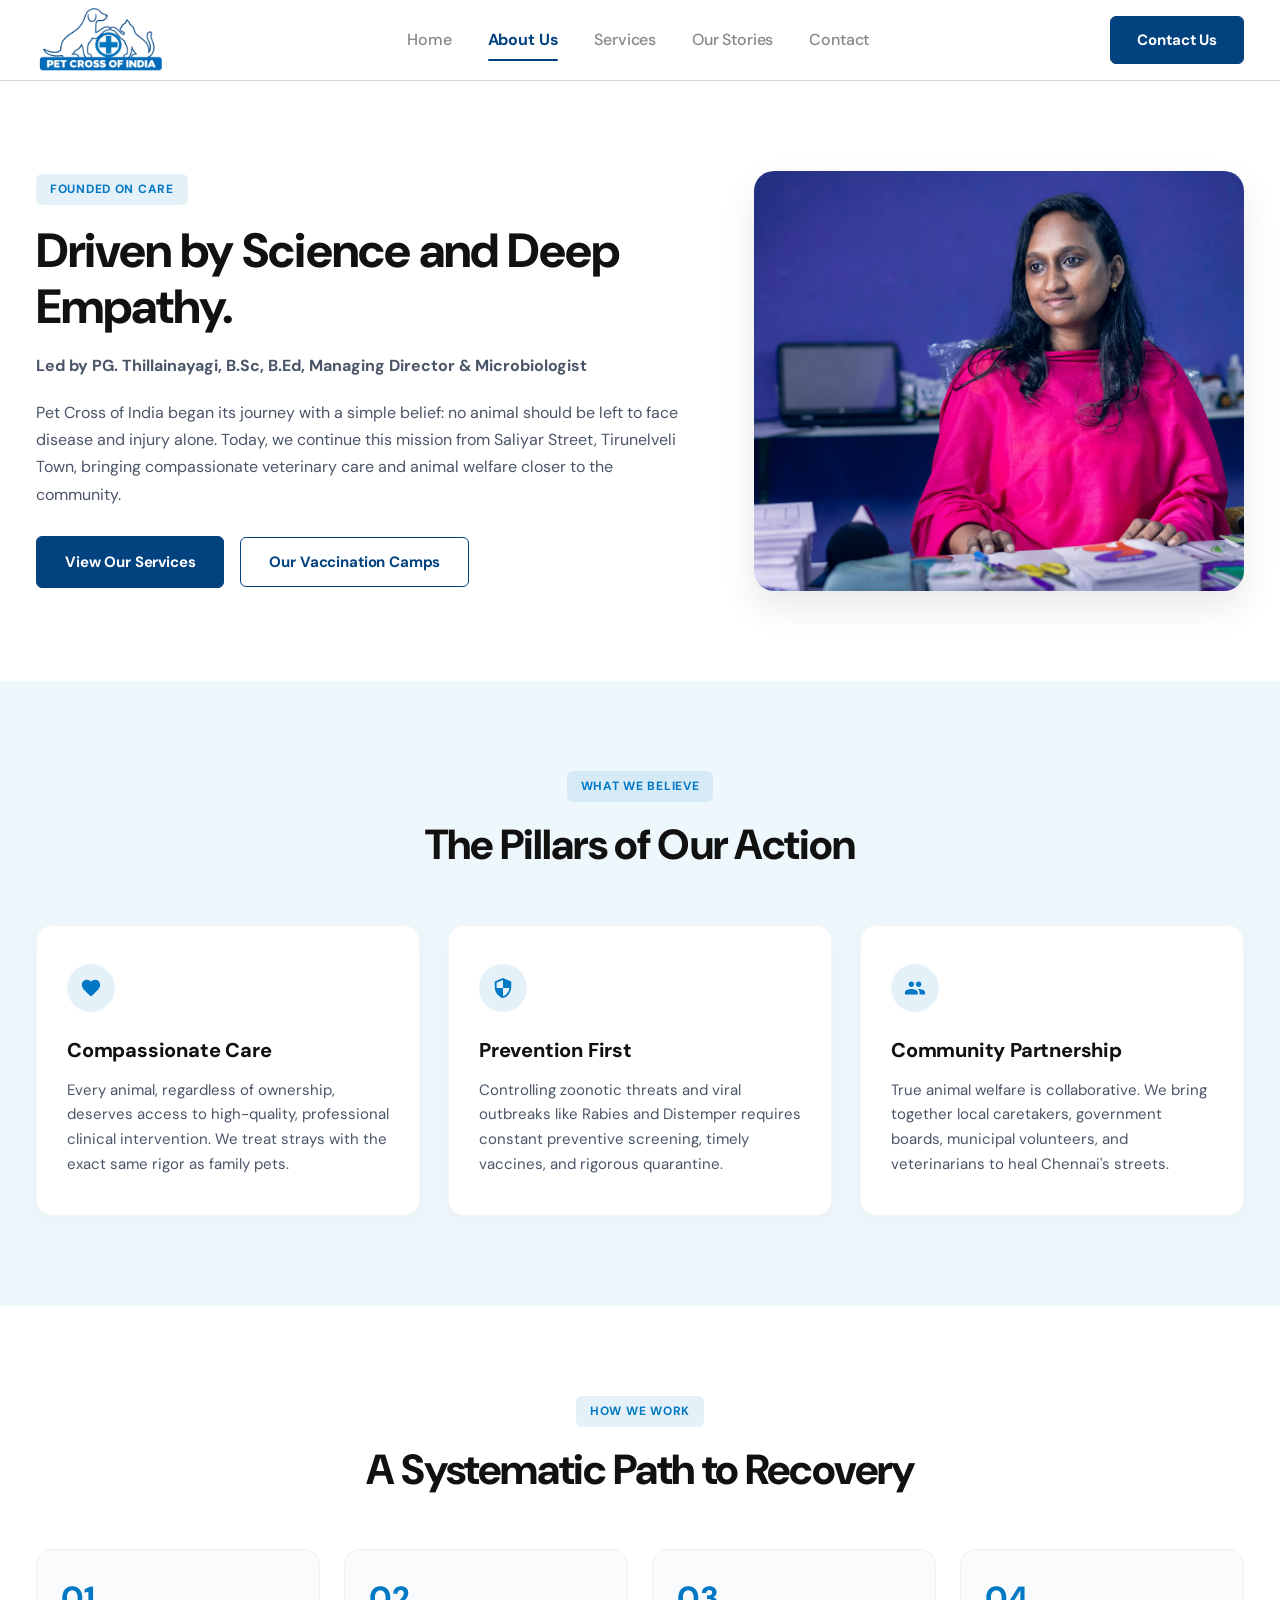
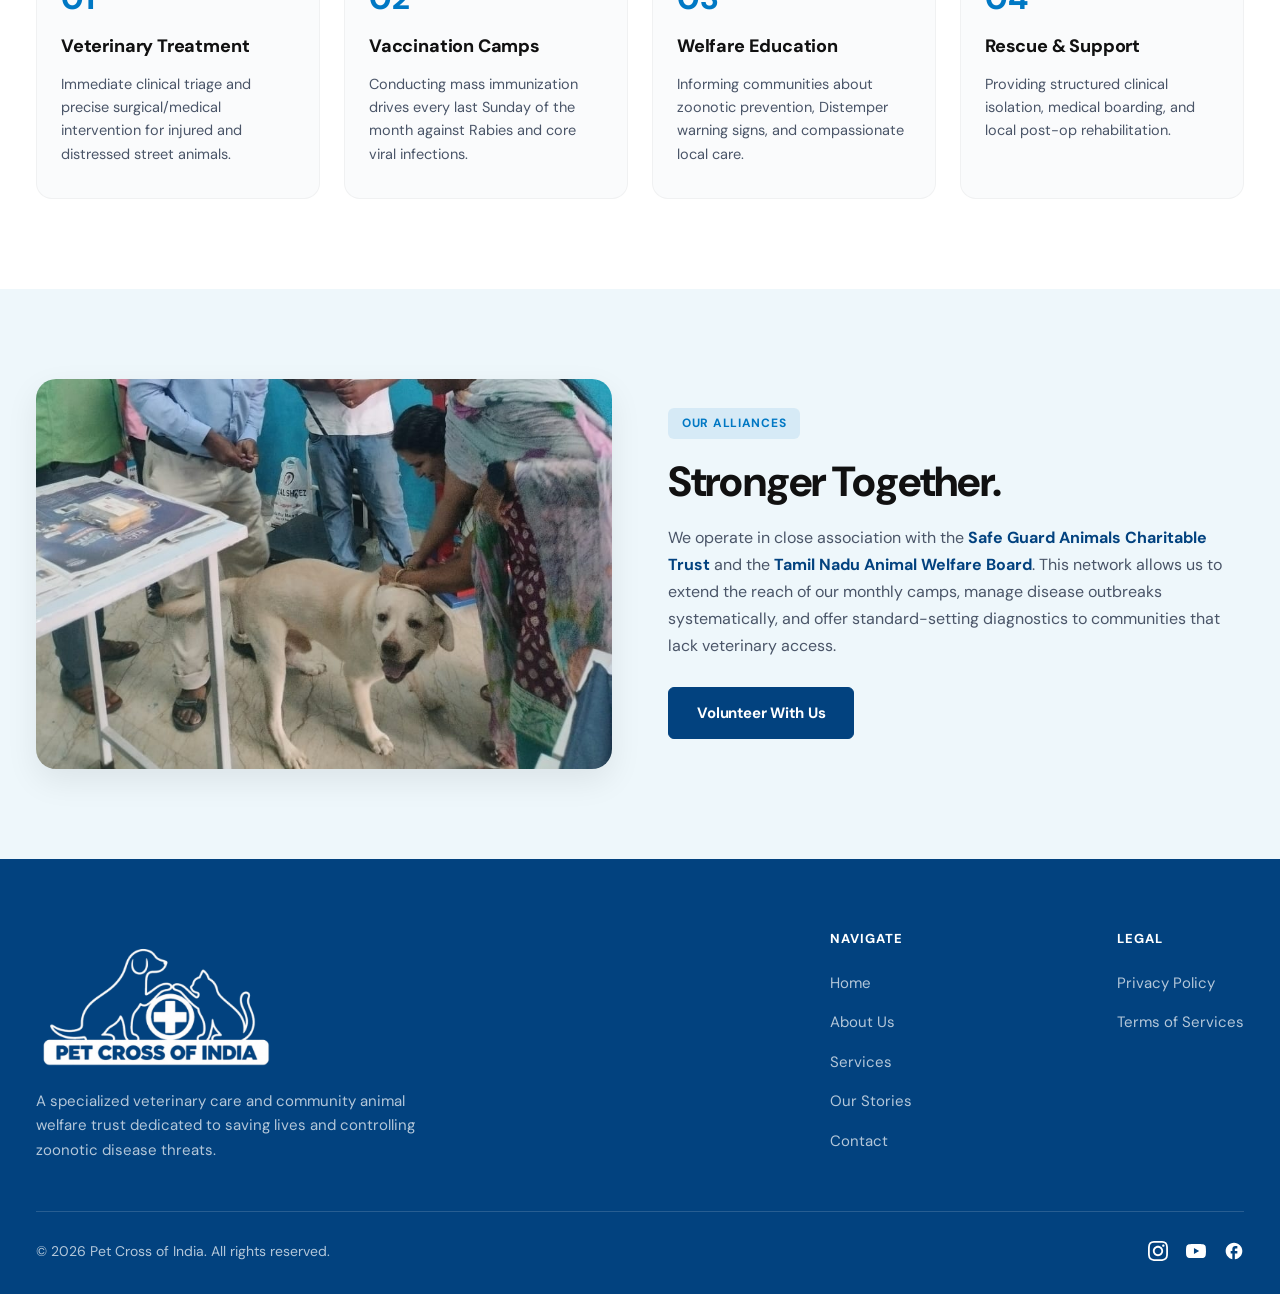
==== pages/about.html @ 95cd7e1b "added home, about pages" ====
<!DOCTYPE html>
<html lang="en">
<head>
  <meta charset="UTF-8">
  <meta name="viewport" content="width=device-width, initial-scale=1.0">
  <title>About Us - Pet Cross of India</title>
  <meta name="description" content="Learn about Pet Cross of India, our history, mission, leadership, and our systematic path to animal recovery and community care.">
  
  <link rel="preconnect" href="https://fonts.googleapis.com">
  <link rel="preconnect" href="https://fonts.gstatic.com" crossorigin>
  <link href="https://fonts.googleapis.com/css2?family=DM+Sans:ital,opsz,wght@0,9..40,100..1000;1,9..40,100..1000&display=swap" rel="stylesheet">
  
  <link rel="stylesheet" href="../css/style.css">
  <link rel="stylesheet" href="../css/about.css">
</head>
<body>

  <header class="site-header" id="site-header">
    <div class="header-container">
      <a href="../index.html" class="header-brand" aria-label="Pet Cross of India Home">
        <img src="../assets/images/logo.png" alt="Pet Cross of India Logo" class="header-logo">
      </a>

      <nav class="header-nav" id="primary-navigation" aria-label="Primary Navigation">
        <ul class="nav-list">
          <li class="nav-item">
            <a href="../index.html" class="nav-link">Home</a>
          </li>
          <li class="nav-item">
            <a href="about.html" class="nav-link active">About Us</a>
          </li>
          <li class="nav-item">
            <a href="services.html" class="nav-link">Services</a>
          </li>
          <li class="nav-item">
            <a href="our-stories.html" class="nav-link">Our Stories</a>
          </li>
          <li class="nav-item">
            <a href="contact.html" class="nav-link">Contact</a>
          </li>
        </ul>

        <div class="mobile-action-wrapper">
          <a href="contact.html" class="btn-contact">Contact Us</a>
        </div>
      </nav>

      <div class="header-action">
        <a href="contact.html" class="btn-contact">Contact Us</a>
      </div>

      <button class="mobile-toggle" id="mobile-toggle" aria-label="Toggle Navigation Menu" aria-expanded="false" aria-controls="primary-navigation">
        <div class="hamburger-icon">
          <span></span>
          <span></span>
          <span></span>
        </div>
      </button>
    </div>
  </header>

  <div class="nav-backdrop" id="nav-backdrop"></div>

  <main>
    <section class="section">
      <div class="container">
        <div class="about-hero-grid">
          <div class="content-block">
            <span class="badge">FOUNDED ON CARE</span>
            <h1 class="about-hero-title">Driven by Science and Deep Empathy.</h1>
            <p class="about-lead">Led by PG. Thillainayagi, B.Sc, B.Ed, Managing Director &amp; Microbiologist</p>
            <p class="about-description">Pet Cross of India began its journey with a simple belief: no animal should be left to face disease and injury alone. Today, we continue this mission from Saliyar Street, Tirunelveli Town, bringing compassionate veterinary care and animal welfare closer to the community.</p>
            <div class="about-hero-actions">
              <a href="services.html" class="btn-primary">View Our Services</a>
              <a href="our-stories.html#eradicating-rabies" class="btn-secondary">Our Vaccination Camps</a>
            </div>
          </div>
          <div class="about-hero-image-wrapper">
            <img src="../assets/images/founder.jpeg" alt="PG. Thillainayagi, Managing Director &amp; Microbiologist" class="about-hero-image">
          </div>
        </div>
      </div>
    </section>

    <section class="section bg-light-blue">
      <div class="container">
        <div class="section-header-center">
          <span class="badge">WHAT WE BELIEVE</span>
          <h2 class="section-title">The Pillars of Our Action</h2>
        </div>
        <div class="pillars-grid">
          <div class="pillar-card">
            <div class="pillar-icon-circle">
              <svg viewBox="0 0 24 24"><path d="M12 21.35l-1.45-1.32C5.4 15.36 2 12.28 2 8.5 2 5.42 4.42 3 7.5 3c1.74 0 3.41.81 4.5 2.09C13.09 3.81 14.76 3 16.5 3 19.58 3 22 5.42 22 8.5c0 3.78-3.4 6.86-8.55 11.54L12 21.35z"/></svg>
            </div>
            <h3 class="pillar-title">Compassionate Care</h3>
            <p class="pillar-text">Every animal, regardless of ownership, deserves access to high-quality, professional clinical intervention. We treat strays with the exact same rigor as family pets.</p>
          </div>
          <div class="pillar-card">
            <div class="pillar-icon-circle">
              <svg viewBox="0 0 24 24"><path d="M12 1L3 5v6c0 5.55 3.84 10.74 9 12 5.16-1.26 9-6.45 9-12V5l-9-4zm0 10.99h7c-.53 4.12-3.28 7.79-7 8.94V12H5V6.3l7-3.11v8.8z"/></svg>
            </div>
            <h3 class="pillar-title">Prevention First</h3>
            <p class="pillar-text">Controlling zoonotic threats and viral outbreaks like Rabies and Distemper requires constant preventive screening, timely vaccines, and rigorous quarantine.</p>
          </div>
          <div class="pillar-card">
            <div class="pillar-icon-circle">
              <svg viewBox="0 0 24 24"><path d="M16 11c1.66 0 2.99-1.34 2.99-3S17.66 5 16 5c-1.66 0-3 1.34-3 3s1.34 3 3 3zm-8 0c1.66 0 2.99-1.34 2.99-3S9.66 5 8 5C6.34 5 5 6.34 5 8s1.34 3 3 3zm0 2c-2.33 0-7 1.17-7 3.5V19h14v-2.5c0-2.33-4.67-3.5-7-3.5zm8 0c-.29 0-.62.02-.97.05 1.16.84 1.97 1.97 1.97 3.45V19h6v-2.5c0-2.33-4.67-3.5-7-3.5z"/></svg>
            </div>
            <h3 class="pillar-title">Community Partnership</h3>
            <p class="pillar-text">True animal welfare is collaborative. We bring together local caretakers, government boards, municipal volunteers, and veterinarians to heal Chennai's streets.</p>
          </div>
        </div>
      </div>
    </section>

    <section class="section">
      <div class="container">
        <div class="section-header-center">
          <span class="badge">HOW WE WORK</span>
          <h2 class="section-title">A Systematic Path to Recovery</h2>
        </div>
        <div class="steps-grid">
          <div class="step-card">
            <div class="step-number">01</div>
            <h3 class="step-title">Veterinary Treatment</h3>
            <p class="step-text">Immediate clinical triage and precise surgical/medical intervention for injured and distressed street animals.</p>
          </div>
          <div class="step-card">
            <div class="step-number">02</div>
            <h3 class="step-title">Vaccination Camps</h3>
            <p class="step-text">Conducting mass immunization drives every last Sunday of the month against Rabies and core viral infections.</p>
          </div>
          <div class="step-card">
            <div class="step-number">03</div>
            <h3 class="step-title">Welfare Education</h3>
            <p class="step-text">Informing communities about zoonotic prevention, Distemper warning signs, and compassionate local care.</p>
          </div>
          <div class="step-card">
            <div class="step-number">04</div>
            <h3 class="step-title">Rescue &amp; Support</h3>
            <p class="step-text">Providing structured clinical isolation, medical boarding, and local post-op rehabilitation.</p>
          </div>
        </div>
      </div>
    </section>

    <section class="section bg-light-blue">
      <div class="container">
        <div class="alliance-grid">
          <div class="alliance-image-wrapper">
            <img src="../assets/images/vaccine.jpeg" alt="Pet Cross of India collaborative outreach" class="alliance-image">
          </div>
          <div class="content-block alliance-content">
            <span class="badge">OUR ALLIANCES</span>
            <h2 class="section-title">Stronger Together.</h2>
            <p>We operate in close association with the <strong>Safe Guard Animals Charitable Trust</strong> and the <strong>Tamil Nadu Animal Welfare Board</strong>. This network allows us to extend the reach of our monthly camps, manage disease outbreaks systematically, and offer standard-setting diagnostics to communities that lack veterinary access.</p>
            <a href="https://wa.me/919444059130?text=Hello%2C%20I%20am%20interested%20in%20volunteering%20with%20Pet%20Cross%20of%20India." target="_blank" rel="noopener noreferrer" class="btn-primary">Volunteer With Us</a>
          </div>
        </div>
      </div>
    </section>
  </main>

  <footer class="site-footer">
    <div class="footer-container">
      <div class="footer-top">
        <div class="footer-brand">
          <img src="../assets/images/footer-logo.png" alt="Pet Cross of India Logo" class="footer-logo">
          <p>A specialized veterinary care and community animal welfare trust dedicated to saving lives and controlling zoonotic disease threats.</p>
        </div>
        <div class="footer-col">
          <h4>NAVIGATE</h4>
          <ul class="footer-links">
            <li><a href="../index.html">Home</a></li>
            <li><a href="about.html">About Us</a></li>
            <li><a href="services.html">Services</a></li>
            <li><a href="our-stories.html">Our Stories</a></li>
            <li><a href="contact.html">Contact</a></li>
          </ul>
        </div>
        <div class="footer-col">
          <h4>LEGAL</h4>
          <ul class="footer-links">
            <li><a href="#">Privacy Policy</a></li>
            <li><a href="#">Terms of Services</a></li>
          </ul>
        </div>
      </div>
      <div class="footer-bottom">
        <div class="footer-copyright">&copy; 2026 Pet Cross of India. All rights reserved.</div>
        <div class="footer-social-links">
          <a href="#" class="footer-social-link" aria-label="Instagram">
            <svg viewBox="0 0 24 24"><path d="M12 2.163c3.204 0 3.584.012 4.85.07 3.252.148 4.771 1.691 4.919 4.919.058 1.265.069 1.645.069 4.849 0 3.205-.012 3.584-.069 4.849-.149 3.225-1.664 4.771-4.919 4.919-1.266.058-1.644.07-4.85.07-3.204 0-3.584-.012-4.849-.07-3.26-.149-4.771-1.699-4.919-4.92-.058-1.265-.07-1.644-.07-4.849 0-3.204.013-3.583.07-4.849.149-3.227 1.664-4.771 4.919-4.919 1.266-.057 1.645-.069 4.849-.069zm0-2.163c-3.259 0-3.667.014-4.947.072-4.358.2-6.78 2.618-6.98 6.98-.059 1.281-.073 1.689-.073 4.948 0 3.259.014 3.668.072 4.948.2 4.358 2.618 6.78 6.98 6.98 1.281.058 1.689.072 4.948.072 3.259 0 3.668-.014 4.948-.072 4.354-.2 6.782-2.618 6.979-6.98.059-1.28.073-1.689.073-4.948 0-3.259-.014-3.667-.072-4.947-.196-4.354-2.617-6.78-6.979-6.98-1.281-.059-1.69-.073-4.949-.073zm0 5.838c-3.403 0-6.162 2.759-6.162 6.162s2.759 6.163 6.162 6.163 6.162-2.759 6.162-6.163c0-3.403-2.759-6.162-6.162-6.162zm0 10.162c-2.209 0-4-1.79-4-4 0-2.209 1.791-4 4-4s4 1.791 4 4c0 2.21-1.791 4-4 4zm6.406-11.845c-.796 0-1.441.645-1.441 1.44s.645 1.44 1.441 1.44c.795 0 1.439-.645 1.439-1.44s-.644-1.44-1.439-1.44z"/></svg>
        </a>
        <a href="#" class="footer-social-link" aria-label="YouTube">
          <svg viewBox="0 0 24 24"><path d="M23.498 6.186a3.016 3.016 0 0 0-2.122-2.136C19.505 3.545 12 3.545 12 3.545s-7.505 0-9.377.505A3.017 3.017 0 0 0 .502 6.186C0 8.07 0 12 0 12s0 3.93.502 5.814a3.016 3.016 0 0 0 2.122 2.136c1.871.505 9.376.505 9.376.505s7.505 0 9.377-.505a3.015 3.015 0 0 0 2.122-2.136C24 15.93 24 12 24 12s0-3.93-.502-5.814zM9.545 15.568V8.432L15.818 12l-6.273 3.568z"/></svg>
        </a>
        <a href="#" class="footer-social-link" aria-label="Facebook">
          <svg viewBox="0 0 24 24"><path d="M22 12c0-5.52-4.48-10-10-10S2 6.48 2 12c0 4.84 3.44 8.87 8 9.8V15H8v-3h2V9.5C10 7.57 11.57 6 13.5 6H16v3h-2c-.55 0-1 .45-1 1v2h3v3h-3v6.95C18.05 21.45 22 17.19 22 12z"/></svg>
        </a>
      </div>
    </div>
  </footer>

  <script src="../js/header.js"></script>
</body>
</html>
---- css/style.css ----
@import url('https://fonts.googleapis.com/css2?family=DM+Sans:ital,opsz,wght@0,9..40,100..1000;1,9..40,100..1000&display=swap');

:root {
  --color-primary: #02427F;
  --color-secondary-blue: #0078C4;
  --color-badge-bg-default: rgba(0, 120, 196, 0.10);
  --color-badge-text-default: #0078C4;
  --color-hero-badge-bg: rgba(0, 120, 196, 0.15);
  --color-hero-badge-text: #FFFFFF;
  --color-hero-subtitle: rgba(255, 255, 255, 0.75);
  --color-hero-outline-border: rgba(255, 255, 255, 0.75);
  --color-text-primary: #111111;
  --color-text-secondary: #4A5568;
  --color-text-muted: rgba(0, 0, 0, 0.47);
  --color-red: #D92828;
  --color-bg-light-blue: #EEF7FB;
  --color-bg-light-gray: #FAFBFC;
  --color-white: #FFFFFF;
  --color-border: #D5D5D5;
  --color-black: #000000;
  --font-family-base: 'DM Sans', sans-serif;
  --header-height: 80px;
  --container-max-width: 1360px;
}

*,
*::before,
*::after {
  box-sizing: border-box;
  margin: 0;
  padding: 0;
  font-family: 'DM Sans', sans-serif !important;
  -webkit-font-smoothing: antialiased;
  -moz-osx-font-smoothing: grayscale;
}

html {
  font-size: 16px;
  scroll-behavior: smooth;
}

body {
  background-color: var(--color-white);
  color: var(--color-text-primary);
  min-height: 100vh;
  display: flex;
  flex-direction: column;
  line-height: 1.6;
}

main {
  flex: 1 0 auto;
}

.container {
  max-width: var(--container-max-width);
  margin: 0 auto;
  padding: 0 36px;
  width: 100%;
}

.section {
  padding: 90px 0;
  scroll-margin-top: calc(var(--header-height) + 10px);
}

.bg-light-blue {
  background-color: var(--color-bg-light-blue);
}

.bg-light-gray {
  background-color: var(--color-bg-light-gray);
}

.bg-primary-blue {
  background-color: var(--color-primary);
  color: var(--color-white);
}

.badge {
  display: inline-flex;
  align-items: center;
  padding: 6px 14px;
  background-color: var(--color-badge-bg-default);
  color: var(--color-badge-text-default);
  font-size: 12px;
  font-weight: 700;
  border-radius: 6px;
  letter-spacing: 0.06em;
  text-transform: uppercase;
  margin-bottom: 18px;
}

.hero-badge {
  display: inline-flex;
  align-items: center;
  padding: 7px 16px;
  background-color: var(--color-hero-badge-bg);
  backdrop-filter: blur(8px);
  -webkit-backdrop-filter: blur(8px);
  color: var(--color-hero-badge-text);
  font-size: 12px;
  font-weight: 600;
  letter-spacing: 0.08em;
  border-radius: 6px;
  text-transform: uppercase;
  margin-bottom: 22px;
}

.section-header-center {
  text-align: center;
  max-width: 720px;
  margin: 0 auto 54px;
}

.section-title {
  font-size: clamp(30px, 3.8vw, 42px);
  font-weight: 800;
  line-height: 1.2;
  letter-spacing: -0.02em;
  color: var(--color-text-primary);
  margin-bottom: 16px;
}

.section-subtitle {
  font-size: 17px;
  color: var(--color-text-secondary);
  line-height: 1.65;
}

.two-col-grid {
  display: grid;
  grid-template-columns: 1fr 1fr;
  gap: 54px;
  align-items: center;
}

.img-cover-frame {
  width: 100%;
  border-radius: 16px;
  overflow: hidden;
  box-shadow: 0 10px 30px rgba(0, 0, 0, 0.07);
}

.img-cover-frame img {
  width: 100%;
  height: 400px;
  object-fit: cover;
  object-position: center center;
  display: block;
  transition: transform 0.35s ease;
}

.img-cover-frame:hover img {
  transform: scale(1.02);
}

.content-block p {
  color: var(--color-text-secondary);
  font-size: 16px;
  line-height: 1.7;
  margin-bottom: 20px;
}

.content-block p:last-of-type {
  margin-bottom: 28px;
}

.btn-primary {
  display: inline-flex;
  align-items: center;
  justify-content: center;
  background-color: var(--color-primary);
  color: var(--color-white);
  font-size: 15px;
  font-weight: 700;
  padding: 13px 28px;
  border-radius: 6px;
  text-decoration: none;
  border: 1.5px solid var(--color-primary);
  cursor: pointer;
  letter-spacing: -0.01em;
  transition: background-color 0.25s cubic-bezier(0.16, 1, 0.3, 1), border-color 0.25s cubic-bezier(0.16, 1, 0.3, 1), color 0.25s cubic-bezier(0.16, 1, 0.3, 1), transform 0.25s cubic-bezier(0.16, 1, 0.3, 1);
}

.btn-primary:hover {
  background-color: var(--color-secondary-blue);
  border-color: var(--color-secondary-blue);
  color: var(--color-white);
  transform: translateY(-2px);
}

.btn-primary:active {
  transform: translateY(0);
}

.btn-outline {
  display: inline-flex;
  align-items: center;
  justify-content: center;
  background-color: transparent;
  color: var(--color-white);
  font-size: 15px;
  font-weight: 700;
  padding: 13px 28px;
  border-radius: 6px;
  text-decoration: none;
  border: 1.6px solid var(--color-hero-outline-border);
  cursor: pointer;
  letter-spacing: -0.01em;
  transition: background-color 0.25s cubic-bezier(0.16, 1, 0.3, 1), border-color 0.25s cubic-bezier(0.16, 1, 0.3, 1), color 0.25s cubic-bezier(0.16, 1, 0.3, 1), transform 0.25s cubic-bezier(0.16, 1, 0.3, 1);
}

.btn-outline:hover {
  background-color: var(--color-white);
  border-color: var(--color-white);
  color: var(--color-primary);
  transform: translateY(-2px);
}

.btn-outline:active {
  transform: translateY(0);
}

.btn-secondary {
  display: inline-flex;
  align-items: center;
  justify-content: center;
  background-color: transparent;
  color: var(--color-primary);
  font-weight: 700;
  font-size: 15px;
  padding: 12px 28px;
  border-radius: 6px;
  text-decoration: none;
  border: 1.5px solid var(--color-primary);
  cursor: pointer;
  letter-spacing: -0.01em;
  transition: background-color 0.25s cubic-bezier(0.16, 1, 0.3, 1), border-color 0.25s cubic-bezier(0.16, 1, 0.3, 1), color 0.25s cubic-bezier(0.16, 1, 0.3, 1), transform 0.25s cubic-bezier(0.16, 1, 0.3, 1);
}

.btn-secondary:hover {
  background-color: var(--color-primary);
  border-color: var(--color-primary);
  color: var(--color-white);
  transform: translateY(-2px);
}

.btn-secondary:active {
  transform: translateY(0);
}

.btn-white {
  display: inline-flex;
  align-items: center;
  justify-content: center;
  background-color: var(--color-white);
  color: var(--color-text-primary);
  font-size: 15px;
  font-weight: 700;
  padding: 12px 28px;
  border-radius: 8px;
  text-decoration: none;
  cursor: pointer;
  letter-spacing: -0.01em;
  border: 1.5px solid var(--color-white);
  transition: background-color 0.25s cubic-bezier(0.16, 1, 0.3, 1), border-color 0.25s cubic-bezier(0.16, 1, 0.3, 1), color 0.25s cubic-bezier(0.16, 1, 0.3, 1), transform 0.25s cubic-bezier(0.16, 1, 0.3, 1);
}

.btn-white:hover {
  background-color: var(--color-bg-light-blue);
  border-color: var(--color-bg-light-blue);
  color: var(--color-primary);
  transform: translateY(-2px);
}

.btn-white:active {
  transform: translateY(0);
}

.btn-banner-outline {
  display: inline-flex;
  align-items: center;
  justify-content: center;
  background-color: transparent;
  color: var(--color-white);
  font-size: 15px;
  font-weight: 700;
  padding: 12px 28px;
  border-radius: 8px;
  text-decoration: none;
  border: 1.5px solid rgba(255, 255, 255, 0.75);
  cursor: pointer;
  letter-spacing: -0.01em;
  transition: background-color 0.25s cubic-bezier(0.16, 1, 0.3, 1), border-color 0.25s cubic-bezier(0.16, 1, 0.3, 1), color 0.25s cubic-bezier(0.16, 1, 0.3, 1), transform 0.25s cubic-bezier(0.16, 1, 0.3, 1);
}

.btn-banner-outline:hover {
  background-color: var(--color-white);
  border-color: var(--color-white);
  color: var(--color-primary);
  transform: translateY(-2px);
}

.btn-banner-outline:active {
  transform: translateY(0);
}

.video-wrapper,
.video-frame-wrapper,
.story-video-wrapper {
  position: relative;
  width: 100%;
  aspect-ratio: 16 / 8;
  background-color: #000000;
  border-radius: 16px;
  overflow: hidden;
}

.video-spotlight-wrapper {
  max-width: 960px;
  margin: 0 auto;
  border-radius: 20px;
  box-shadow: 0 16px 36px rgba(0, 0, 0, 0.1);
}

.video-media,
.video-frame-media,
.story-video-media {
  width: 100%;
  height: 100%;
  object-fit: cover;
  display: block;
}

.story-videos-grid {
  display: grid;
  grid-template-columns: 1fr 1fr;
  gap: 32px;
}

.story-video-card {
  background-color: var(--color-white);
  border-radius: 18px;
  overflow: hidden;
  box-shadow: 0 8px 24px rgba(0, 0, 0, 0.05);
  border: 1px solid rgba(0, 0, 0, 0.06);
  transition: transform 0.3s cubic-bezier(0.16, 1, 0.3, 1), box-shadow 0.3s cubic-bezier(0.16, 1, 0.3, 1), border-color 0.3s ease;
}

.story-video-card:hover {
  border-color: rgba(0, 120, 196, 0.2);
}

.story-video-body {
  padding: 24px;
}

.story-video-title {
  font-size: 18px;
  font-weight: 800;
  color: var(--color-text-primary);
  margin-bottom: 8px;
  letter-spacing: -0.01em;
}

.story-video-desc {
  font-size: 14.5px;
  color: var(--color-text-secondary);
  line-height: 1.6;
}

.video-play-btn {
  position: absolute;
  top: 50%;
  left: 50%;
  transform: translate(-50%, -50%);
  width: 72px;
  height: 72px;
  background-color: var(--color-white);
  border-radius: 50%;
  display: flex;
  align-items: center;
  justify-content: center;
  cursor: pointer;
  border: none;
  box-shadow: 0 6px 20px rgba(0, 0, 0, 0.2);
  transition: transform 0.25s cubic-bezier(0.16, 1, 0.3, 1), background-color 0.25s cubic-bezier(0.16, 1, 0.3, 1);
  z-index: 2;
}

.video-play-btn svg {
  width: 34px;
  height: 34px;
  fill: var(--color-secondary-blue);
  margin-left: 4px;
  transition: fill 0.2s ease;
}

.video-play-btn:hover {
  background-color: var(--color-primary);
}

.video-play-btn:hover svg {
  fill: var(--color-white);
}

.site-header {
  position: sticky;
  top: 0;
  left: 0;
  width: 100%;
  background-color: var(--color-white);
  border-bottom: 1px solid var(--color-border);
  z-index: 1000;
  transition: box-shadow 0.3s ease, border-color 0.3s ease;
}

.site-header.is-scrolled {
  box-shadow: 0 4px 20px rgba(0, 0, 0, 0.06);
}

.header-container {
  max-width: 1360px;
  margin: 0 auto;
  padding: 0 36px;
  height: var(--header-height);
  display: flex;
  align-items: center;
  justify-content: space-between;
  gap: 24px;
}

.header-brand {
  display: flex;
  align-items: center;
  flex-shrink: 0;
  text-decoration: none;
}

.header-logo {
  height: auto;
  width: 130px;
  display: block;
  object-fit: contain;
  transition: transform 0.2s ease;
}

.header-nav {
  display: flex;
  align-items: center;
}

.nav-list {
  display: flex;
  align-items: center;
  gap: 36px;
  list-style: none;
  margin: 0;
  padding: 0;
}

.nav-item {
  position: relative;
}

.nav-link {
  font-size: 16px;
  font-weight: 500;
  color: var(--color-text-muted);
  text-decoration: none;
  padding: 8px 0;
  display: inline-block;
  letter-spacing: -0.01em;
  transition: color 0.25s cubic-bezier(0.16, 1, 0.3, 1);
  position: relative;
}

.nav-link::after {
  content: '';
  position: absolute;
  bottom: 0;
  left: 0;
  width: 0;
  height: 2px;
  background-color: var(--color-primary);
  border-radius: 2px;
  transition: width 0.25s cubic-bezier(0.16, 1, 0.3, 1);
}

.nav-link:hover {
  color: var(--color-primary);
}

.nav-link:hover::after,
.nav-link.active::after {
  width: 100%;
}

.nav-link.active {
  color: var(--color-primary);
  font-weight: 700;
}

.header-action {
  display: flex;
  align-items: center;
  flex-shrink: 0;
}

.btn-contact {
  display: inline-flex;
  align-items: center;
  justify-content: center;
  background-color: var(--color-primary);
  color: var(--color-white);
  font-size: 15px;
  font-weight: 700;
  padding: 11px 26px;
  border-radius: 6px;
  text-decoration: none;
  border: 1.5px solid var(--color-primary);
  cursor: pointer;
  letter-spacing: -0.01em;
  transition: background-color 0.25s cubic-bezier(0.16, 1, 0.3, 1), border-color 0.25s cubic-bezier(0.16, 1, 0.3, 1), color 0.25s cubic-bezier(0.16, 1, 0.3, 1), transform 0.25s cubic-bezier(0.16, 1, 0.3, 1);
}

.btn-contact:hover {
  background-color: var(--color-secondary-blue);
  border-color: var(--color-secondary-blue);
  color: var(--color-white);
  transform: translateY(-2px);
}

.btn-contact:active {
  transform: translateY(0);
}

.mobile-toggle {
  display: none;
  background: transparent;
  border: none;
  cursor: pointer;
  padding: 8px;
  width: 44px;
  height: 44px;
  position: relative;
  border-radius: 6px;
  align-items: center;
  justify-content: center;
  transition: background-color 0.2s ease;
}

.mobile-toggle:hover {
  background-color: var(--color-badge-bg-default);
}

.hamburger-icon {
  width: 24px;
  height: 18px;
  position: relative;
  display: flex;
  flex-direction: column;
  justify-content: space-between;
}

.hamburger-icon span {
  display: block;
  height: 2.5px;
  width: 100%;
  background-color: var(--color-primary);
  border-radius: 2px;
  transition: transform 0.3s cubic-bezier(0.4, 0, 0.2, 1), opacity 0.2s ease;
}

.mobile-toggle.is-active .hamburger-icon span:nth-child(1) {
  transform: translateY(7.75px) rotate(45deg);
}

.mobile-toggle.is-active .hamburger-icon span:nth-child(2) {
  opacity: 0;
}

.mobile-toggle.is-active .hamburger-icon span:nth-child(3) {
  transform: translateY(-7.75px) rotate(-45deg);
}

.nav-backdrop {
  position: fixed;
  top: 0;
  left: 0;
  width: 100vw;
  height: 100vh;
  background-color: rgba(0, 0, 0, 0.4);
  opacity: 0;
  visibility: hidden;
  transition: opacity 0.3s ease, visibility 0.3s ease;
  z-index: 998;
}

.nav-backdrop.is-visible {
  opacity: 1;
  visibility: visible;
}

.site-footer {
  background-color: var(--color-primary);
  color: var(--color-white);
  padding: 70px 0 32px;
}

.footer-container {
  max-width: var(--container-max-width);
  margin: 0 auto;
  padding: 0 36px;
}

.footer-top {
  display: grid;
  grid-template-columns: 2fr 1fr 1fr;
  gap: 60px;
  align-items: start;
  margin-bottom: 48px;
}

.footer-brand {
  max-width: 380px;
}

.footer-logo {
  height: auto;
  width: 240px;
  display: block;

}

.footer-brand p {
  color: rgba(255, 255, 255, 0.70);
  font-size: 15px;
  line-height: 1.65;
  margin: 0;
}

.footer-col {
  text-align: right;
  justify-self: end;
}

.footer-col h4 {
  font-size: 13px;
  font-weight: 800;
  color: var(--color-white);
  letter-spacing: 0.08em;
  text-transform: uppercase;
  margin: 0 0 20px 0;
  text-align: left;
}

.footer-links {
  list-style: none;
  padding: 0;
  margin: 0;
  display: flex;
  flex-direction: column;
  gap: 14px;
  align-items: flex-end;
}

.footer-links li {
  text-align: left;
  width: 100%;
}

.footer-links li a {
  color: rgba(255, 255, 255, 0.70);
  font-size: 15px;
  text-decoration: none;
  transition: color 0.2s ease;
  display: inline-block;
  text-align: right;
}

.footer-links li a:hover {
  color: var(--color-white);
}

.footer-bottom {
  border-top: 1px solid rgba(255, 255, 255, 0.15);
  padding-top: 28px;
  display: flex;
  align-items: center;
  justify-content: space-between;
  gap: 20px;
  flex-wrap: wrap;
}

.footer-copyright {
  color: rgba(255, 255, 255, 0.70);
  font-size: 14px;
}

.footer-social-links {
  display: flex;
  align-items: center;
  gap: 18px;
}

.footer-social-link {
  display: inline-flex;
  align-items: center;
  justify-content: center;
  color: var(--color-white);
  text-decoration: none;
  transition: opacity 0.2s ease, transform 0.15s ease;
}

.footer-social-link:hover {
  opacity: 0.8;
  transform: translateY(-2px);
}

.footer-social-link svg {
  width: 20px;
  height: 20px;
  fill: var(--color-white);
}

@media (max-width: 992px) {
  .section {
    padding: 70px 0;
  }

  .two-col-grid {
    grid-template-columns: 1fr;
    gap: 40px;
  }

  .story-videos-grid {
    grid-template-columns: 1fr;
    gap: 28px;
  }

  .img-cover-frame img {
    height: 320px;
  }

  .container {
    padding: 0 20px;
  }

  .header-container {
    padding: 0 20px;
    height: 70px;
  }

  .footer-container {
    padding: 0 20px;
  }

  .header-logo {
    height: 46px;
  }

  .mobile-toggle {
    display: flex;
  }

  .header-nav {
    position: fixed;
    top: 70px;
    left: 0;
    width: 100%;
    background-color: var(--color-white);
    border-bottom: 1px solid var(--color-border);
    flex-direction: column;
    padding: 24px 20px 32px 20px;
    box-shadow: 0 10px 25px rgba(0, 0, 0, 0.08);
    transform: translateY(-110%);
    opacity: 0;
    visibility: hidden;
    transition: transform 0.35s cubic-bezier(0.16, 1, 0.3, 1), opacity 0.25s ease, visibility 0.35s ease;
    z-index: 999;
  }

  .header-nav.is-open {
    transform: translateY(0);
    opacity: 1;
    visibility: visible;
  }

  .nav-list {
    flex-direction: column;
    align-items: flex-start;
    width: 100%;
    gap: 0;
  }

  .nav-item {
    width: 100%;
    border-bottom: 1px solid rgba(213, 213, 213, 0.4);
  }

  .nav-item:last-child {
    border-bottom: none;
  }

  .nav-link {
    width: 100%;
    padding: 14px 8px;
    font-size: 17px;
  }

  .header-action {
    display: none;
  }

  .mobile-action-wrapper {
    display: block;
    width: 100%;
    margin-top: 20px;
  }

  .mobile-action-wrapper .btn-contact {
    width: 100%;
    padding: 13px 20px;
    font-size: 16px;
  }

  .footer-top {
    grid-template-columns: 1fr 1fr;
    gap: 40px;
  }

  .footer-brand {
    grid-column: 1 / -1;
    max-width: 100%;
  }
}

@media (min-width: 993px) {
  .mobile-action-wrapper {
    display: none;
  }
}

@media (max-width: 768px) {
  .container {
    padding: 0 20px;
  }

  .section {
    padding: 55px 0;
  }

  .btn-primary,
  .btn-outline,
  .btn-secondary,
  .btn-white,
  .btn-banner-outline {
    width: 100%;
    text-align: center;
  }
}

@media (max-width: 600px) {
  .footer-top {
    grid-template-columns: 1fr;
    gap: 36px;
  }

  .footer-bottom {
    flex-direction: column;
    align-items: flex-start;
    gap: 18px;
  }

  .footer-logo {
    height: 68px;
  }
}
---- css/about.css ----
.about-hero-grid {
  display: grid;
  grid-template-columns: 1.15fr 0.85fr;
  gap: 56px;
  align-items: center;
}

.about-hero-title {
  font-size: clamp(34px, 4.2vw, 48px);
  font-weight: 800;
  line-height: 1.15;
  letter-spacing: -0.02em;
  color: var(--color-text-primary);
  margin-bottom: 18px;
}

.about-lead {
  font-size: 16px;
  font-weight: 700;
  color: var(--color-secondary-blue);
  margin-bottom: 20px;
  line-height: 1.5;
}

.about-description {
  font-size: 16px;
  color: var(--color-text-secondary);
  line-height: 1.7;
  margin-bottom: 32px;
}

.about-hero-actions {
  display: flex;
  align-items: center;
  gap: 16px;
  flex-wrap: wrap;
}

.about-hero-image-wrapper {
  width: 100%;
  border-radius: 20px;
  overflow: hidden;
  box-shadow: 0 16px 36px rgba(0, 0, 0, 0.09);
}

.about-hero-image {
  width: 100%;
  height: 420px;
  object-fit: cover;
  object-position: center top;
  display: block;
  transition: transform 0.4s cubic-bezier(0.16, 1, 0.3, 1);
}

.about-hero-image-wrapper:hover .about-hero-image {
  transform: scale(1.03);
}

.pillars-grid {
  display: grid;
  grid-template-columns: repeat(3, 1fr);
  gap: 28px;
}

.pillar-card {
  background-color: var(--color-white);
  border-radius: 16px;
  padding: 38px 30px;
  box-shadow: 0 6px 20px rgba(0, 0, 0, 0.03);
  border: 1px solid rgba(0, 0, 0, 0.04);
  transition: transform 0.3s cubic-bezier(0.16, 1, 0.3, 1), box-shadow 0.3s cubic-bezier(0.16, 1, 0.3, 1), border-color 0.3s ease;
}

.pillar-card:hover {
  transform: translateY(-5px);
  box-shadow: 0 12px 28px rgba(0, 120, 196, 0.08);
  border-color: rgba(0, 120, 196, 0.2);
}

.pillar-icon-circle {
  width: 48px;
  height: 48px;
  border-radius: 50%;
  background-color: var(--color-badge-bg-default);
  display: flex;
  align-items: center;
  justify-content: center;
  margin-bottom: 22px;
}

.pillar-icon-circle svg {
  width: 22px;
  height: 22px;
  fill: var(--color-secondary-blue);
}

.pillar-title {
  font-size: 20px;
  font-weight: 800;
  color: var(--color-text-primary);
  margin-bottom: 12px;
  letter-spacing: -0.01em;
}

.pillar-text {
  font-size: 15px;
  color: var(--color-text-secondary);
  line-height: 1.65;
}

.steps-grid {
  display: grid;
  grid-template-columns: repeat(4, 1fr);
  gap: 24px;
}

.step-card {
  background-color: var(--color-bg-light-gray);
  border: 1px solid rgba(0, 0, 0, 0.04);
  border-radius: 16px;
  padding: 32px 24px;
  transition: transform 0.3s cubic-bezier(0.16, 1, 0.3, 1), box-shadow 0.3s cubic-bezier(0.16, 1, 0.3, 1), background-color 0.3s ease, border-color 0.3s ease;
}

.step-card:hover {
  transform: translateY(-5px);
  background-color: var(--color-white);
  box-shadow: 0 10px 24px rgba(0, 0, 0, 0.06);
  border-color: rgba(0, 120, 196, 0.2);
}

.step-number {
  font-size: 32px;
  font-weight: 800;
  color: var(--color-secondary-blue);
  line-height: 1;
  margin-bottom: 18px;
}

.step-title {
  font-size: 18px;
  font-weight: 800;
  color: var(--color-text-primary);
  margin-bottom: 12px;
  letter-spacing: -0.01em;
}

.step-text {
  font-size: 14.5px;
  color: var(--color-text-secondary);
  line-height: 1.6;
}

.alliance-grid {
  display: grid;
  grid-template-columns: 1fr 1fr;
  gap: 56px;
  align-items: center;
}

.alliance-image-wrapper {
  width: 100%;
  border-radius: 20px;
  overflow: hidden;
  box-shadow: 0 12px 32px rgba(0, 0, 0, 0.08);
}

.alliance-image {
  width: 100%;
  height: 390px;
  object-fit: cover;
  object-position: center bottom;
  display: block;
  transition: transform 0.4s cubic-bezier(0.16, 1, 0.3, 1);
}

.alliance-image-wrapper:hover .alliance-image {
  transform: scale(1.03);
}

.alliance-content p {
  color: var(--color-text-secondary);
  font-size: 16px;
  line-height: 1.7;
  margin-bottom: 28px;
}

.alliance-content strong {
  color: var(--color-primary);
  font-weight: 700;
}

@media (max-width: 992px) {
  .about-hero-grid {
    grid-template-columns: 1fr;
    gap: 40px;
  }

  .about-hero-image {
    height: 340px;
  }

  .pillars-grid {
    grid-template-columns: 1fr;
    gap: 20px;
  }

  .steps-grid {
    grid-template-columns: repeat(2, 1fr);
    gap: 20px;
  }

  .alliance-grid {
    grid-template-columns: 1fr;
    gap: 40px;
  }

  .alliance-image {
    height: 320px;
  }
}

@media (max-width: 768px) {
  .about-hero-title {
    font-size: 32px;
  }

  .about-hero-actions {
    flex-direction: column;
    align-items: stretch;
    width: 100%;
  }

  .steps-grid {
    grid-template-columns: 1fr;
    gap: 16px;
  }
}
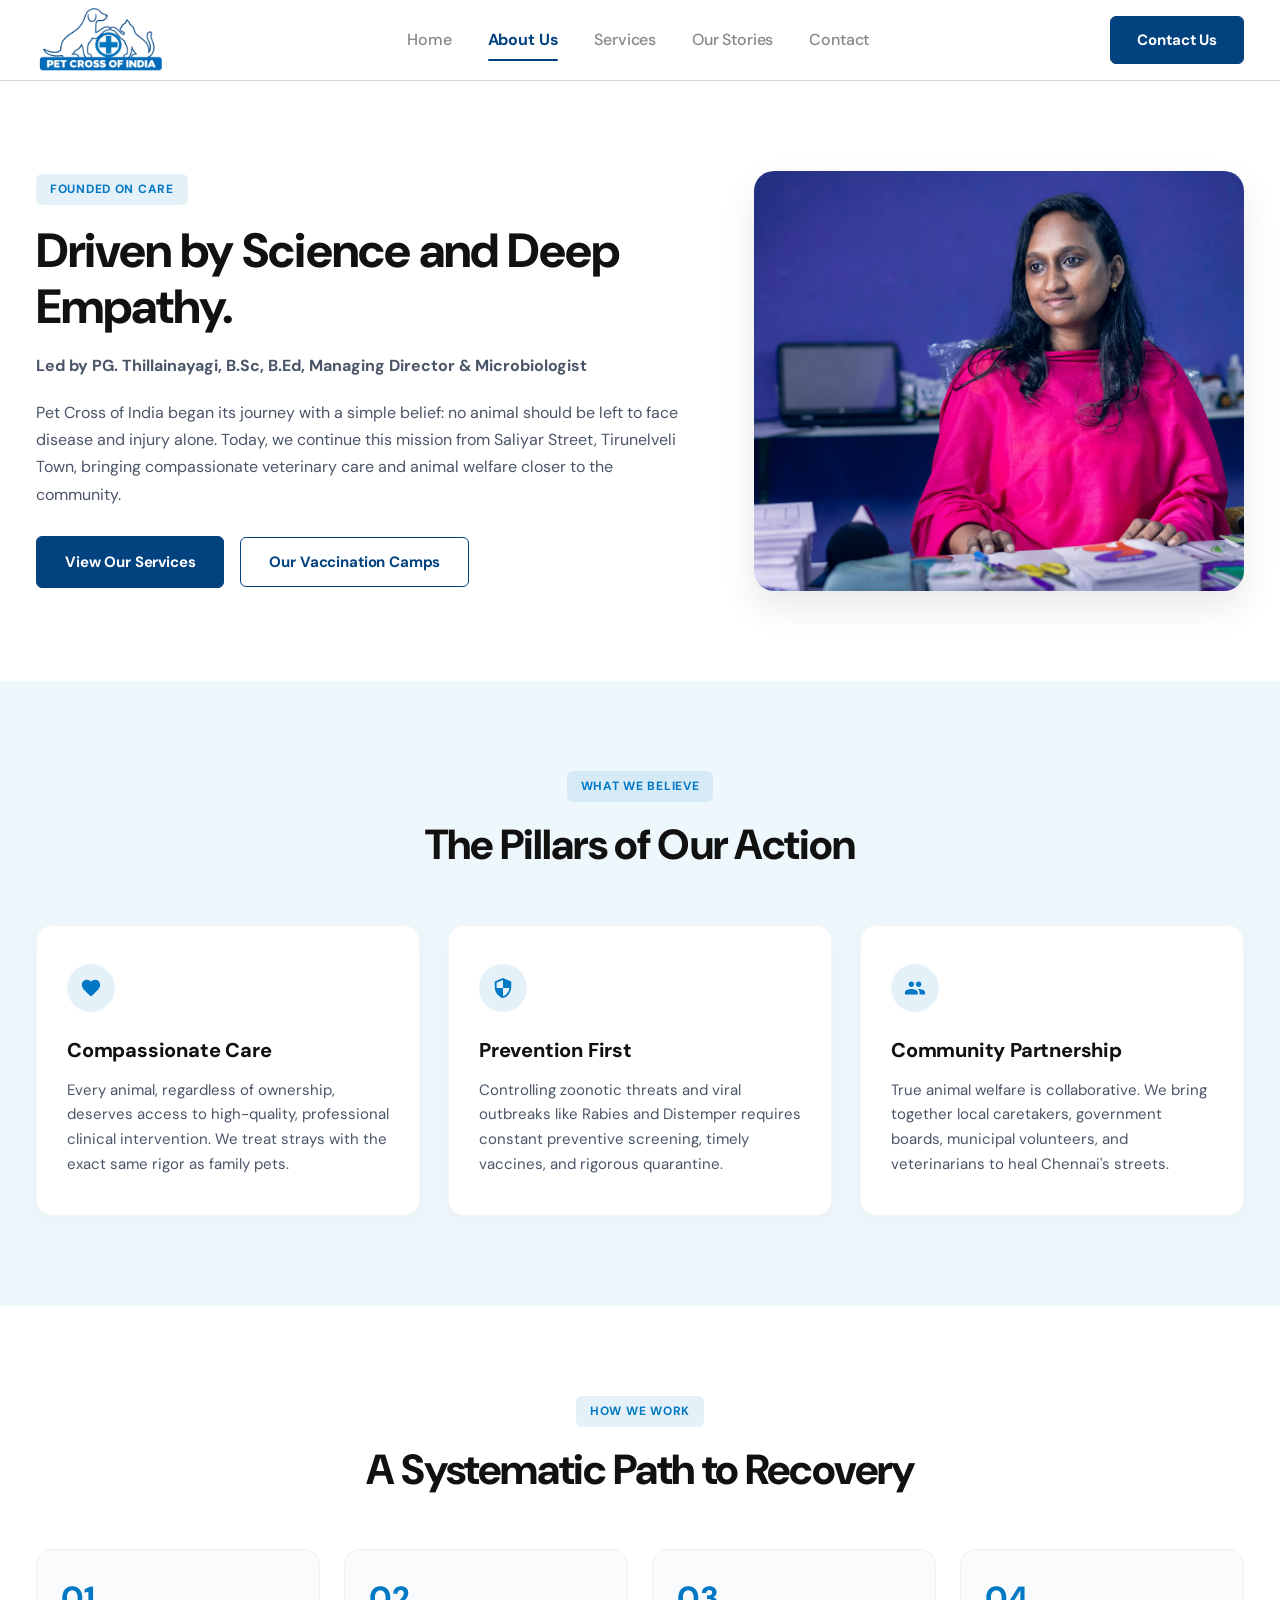
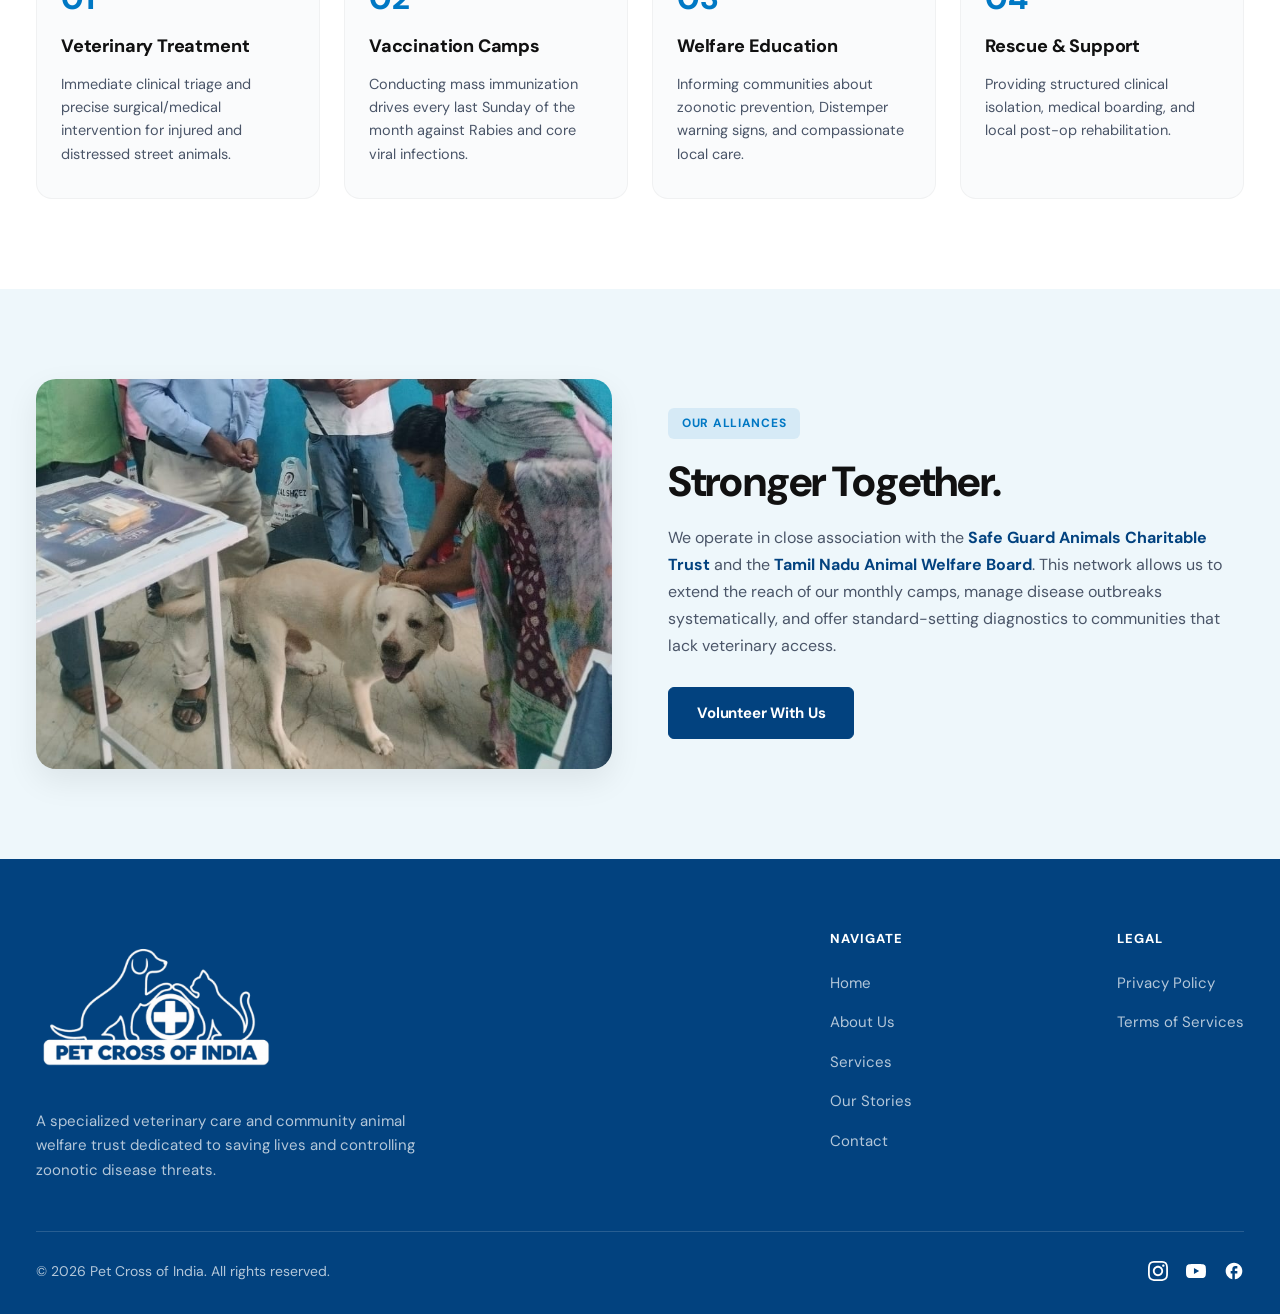
==== commit 26c2347e: "seo,geo optimised" ====
--- a/pages/about.html
+++ b/pages/about.html
@@ -3,15 +3,106 @@
 <head>
   <meta charset="UTF-8">
   <meta name="viewport" content="width=device-width, initial-scale=1.0">
-  <title>About Us - Pet Cross of India</title>
-  <meta name="description" content="Learn about Pet Cross of India, our history, mission, leadership, and our systematic path to animal recovery and community care.">
-  
+  <title>About Us - Pet Cross of India | Animal Care &amp; Welfare Trust, Tirunelveli</title>
+  <meta name="description" content="Discover the mission, history, leadership, and clinical animal welfare initiatives of Pet Cross of India, led by PG. Thillainayagi in Tirunelveli, Tamil Nadu.">
+  <meta name="keywords" content="about Pet Cross of India, animal welfare Tirunelveli, veterinary trust Tamil Nadu, PG Thillainayagi, street dog protection, community animal care">
+  <meta name="author" content="Pet Cross of India">
+  <meta name="robots" content="index, follow, max-image-preview:large, max-snippet:-1, max-video-preview:-1">
+  <link rel="canonical" href="https://www.petcrossofindia.com/pages/about.html">
+
+  <!-- Favicon -->
+  <link rel="icon" type="image/png" href="../assets/images/footer-logo.png">
+  <meta name="theme-color" content="#0C4E7A">
+
+  <!-- GEO Location Meta Tags (Tirunelveli, Tamil Nadu, India) -->
+  <meta name="geo.region" content="IN-TN">
+  <meta name="geo.placename" content="Tirunelveli, Tamil Nadu, India">
+  <meta name="geo.position" content="8.7290;77.6896">
+  <meta name="ICBM" content="8.7290, 77.6896">
+
+  <!-- Open Graph / Facebook -->
+  <meta property="og:type" content="website">
+  <meta property="og:site_name" content="Pet Cross of India">
+  <meta property="og:title" content="About Us - Pet Cross of India | Animal Care &amp; Welfare Trust">
+  <meta property="og:description" content="Discover the mission, history, leadership, and clinical animal welfare initiatives of Pet Cross of India in Tirunelveli.">
+  <meta property="og:url" content="https://www.petcrossofindia.com/pages/about.html">
+  <meta property="og:image" content="https://www.petcrossofindia.com/assets/images/founder.jpeg">
+  <meta property="og:image:alt" content="PG. Thillainayagi - Managing Director of Pet Cross of India">
+  <meta property="og:locale" content="en_IN">
+
+  <!-- Twitter Cards -->
+  <meta name="twitter:card" content="summary_large_image">
+  <meta name="twitter:title" content="About Us - Pet Cross of India">
+  <meta name="twitter:description" content="Learn about our animal welfare mission, leadership, and community care in Tirunelveli.">
+  <meta name="twitter:image" content="https://www.petcrossofindia.com/assets/images/founder.jpeg">
+
+  <!-- Fonts & Styles -->
   <link rel="preconnect" href="https://fonts.googleapis.com">
   <link rel="preconnect" href="https://fonts.gstatic.com" crossorigin>
   <link href="https://fonts.googleapis.com/css2?family=DM+Sans:ital,opsz,wght@0,9..40,100..1000;1,9..40,100..1000&display=swap" rel="stylesheet">
   
   <link rel="stylesheet" href="../css/style.css">
   <link rel="stylesheet" href="../css/about.css">
+
+  <!-- Schema.org JSON-LD Structured Data -->
+  <script type="application/ld+json">
+  {
+    "@context": "https://schema.org",
+    "@graph": [
+      {
+        "@type": "AboutPage",
+        "@id": "https://www.petcrossofindia.com/pages/about.html#webpage",
+        "url": "https://www.petcrossofindia.com/pages/about.html",
+        "name": "About Us - Pet Cross of India",
+        "description": "Learn about Pet Cross of India, our history, mission, leadership, and our systematic path to animal recovery and community care.",
+        "isPartOf": {
+          "@type": "WebSite",
+          "@id": "https://www.petcrossofindia.com/#website",
+          "name": "Pet Cross of India",
+          "url": "https://www.petcrossofindia.com/"
+        },
+        "breadcrumb": {
+          "@type": "BreadcrumbList",
+          "itemListElement": [
+            {
+              "@type": "ListItem",
+              "position": 1,
+              "name": "Home",
+              "item": "https://www.petcrossofindia.com/"
+            },
+            {
+              "@type": "ListItem",
+              "position": 2,
+              "name": "About Us",
+              "item": "https://www.petcrossofindia.com/pages/about.html"
+            }
+          ]
+        }
+      },
+      {
+        "@type": "NGO",
+        "@id": "https://www.petcrossofindia.com/#organization",
+        "name": "Pet Cross of India",
+        "url": "https://www.petcrossofindia.com/",
+        "logo": "https://www.petcrossofindia.com/assets/images/logo.png",
+        "address": {
+          "@type": "PostalAddress",
+          "streetAddress": "232, Saliyar street, Tirunelveli Town",
+          "addressLocality": "Tirunelveli",
+          "addressRegion": "Tamil Nadu",
+          "postalCode": "627006",
+          "addressCountry": "IN"
+        },
+        "founder": {
+          "@type": "Person",
+          "name": "PG. Thillainayagi",
+          "jobTitle": "Managing Director & Microbiologist",
+          "image": "https://www.petcrossofindia.com/assets/images/founder.jpeg"
+        }
+      }
+    ]
+  }
+  </script>
 </head>
 <body>
 
--- a/css/style.css
+++ b/css/style.css
@@ -12,7 +12,7 @@
   --color-text-primary: #111111;
   --color-text-secondary: #4A5568;
   --color-text-muted: rgba(0, 0, 0, 0.47);
-  --color-red: #D92828;
+  --color-red: #c43636;
   --color-bg-light-blue: #EEF7FB;
   --color-bg-light-gray: #FAFBFC;
   --color-white: #FFFFFF;
@@ -631,7 +631,7 @@
   height: auto;
   width: 240px;
   display: block;
-
+  margin-bottom: 20px;
 }
 
 .footer-brand p {
@@ -758,7 +758,8 @@
   }
 
   .header-logo {
-    height: 46px;
+    height: auto;
+    width: 120px;
   }
 
   .mobile-toggle {
@@ -835,6 +836,27 @@
     grid-column: 1 / -1;
     max-width: 100%;
   }
+
+  .footer-col {
+    text-align: left;
+    justify-self: start;
+  }
+
+  .footer-col h4 {
+    text-align: left;
+  }
+
+  .footer-links {
+    align-items: flex-start;
+  }
+
+  .footer-links li {
+    text-align: left;
+  }
+
+  .footer-links li a {
+    text-align: left;
+  }
 }
 
 @media (min-width: 993px) {
@@ -863,19 +885,49 @@
 }
 
 @media (max-width: 600px) {
+  .header-logo {
+    height: auto;
+    width: 100px;
+  }
+
   .footer-top {
     grid-template-columns: 1fr;
-    gap: 36px;
+    gap: 32px;
+  }
+
+  .footer-logo {
+    width: 200px;
+    height: auto;
+    margin-bottom: 16px;
+  }
+
+  .footer-brand p {
+    font-size: 14px;
+    line-height: 1.6;
+  }
+
+  .footer-col h4 {
+    margin-bottom: 16px;
+  }
+
+  .footer-links {
+    gap: 12px;
+  }
+
+  .footer-links li a {
+    font-size: 14px;
   }
 
   .footer-bottom {
     flex-direction: column;
     align-items: flex-start;
     gap: 18px;
-  }
-
-  .footer-logo {
-    height: 68px;
-  }
-}
-
+    padding-top: 24px;
+  }
+
+  .footer-copyright {
+    font-size: 13px;
+  }
+}
+
+
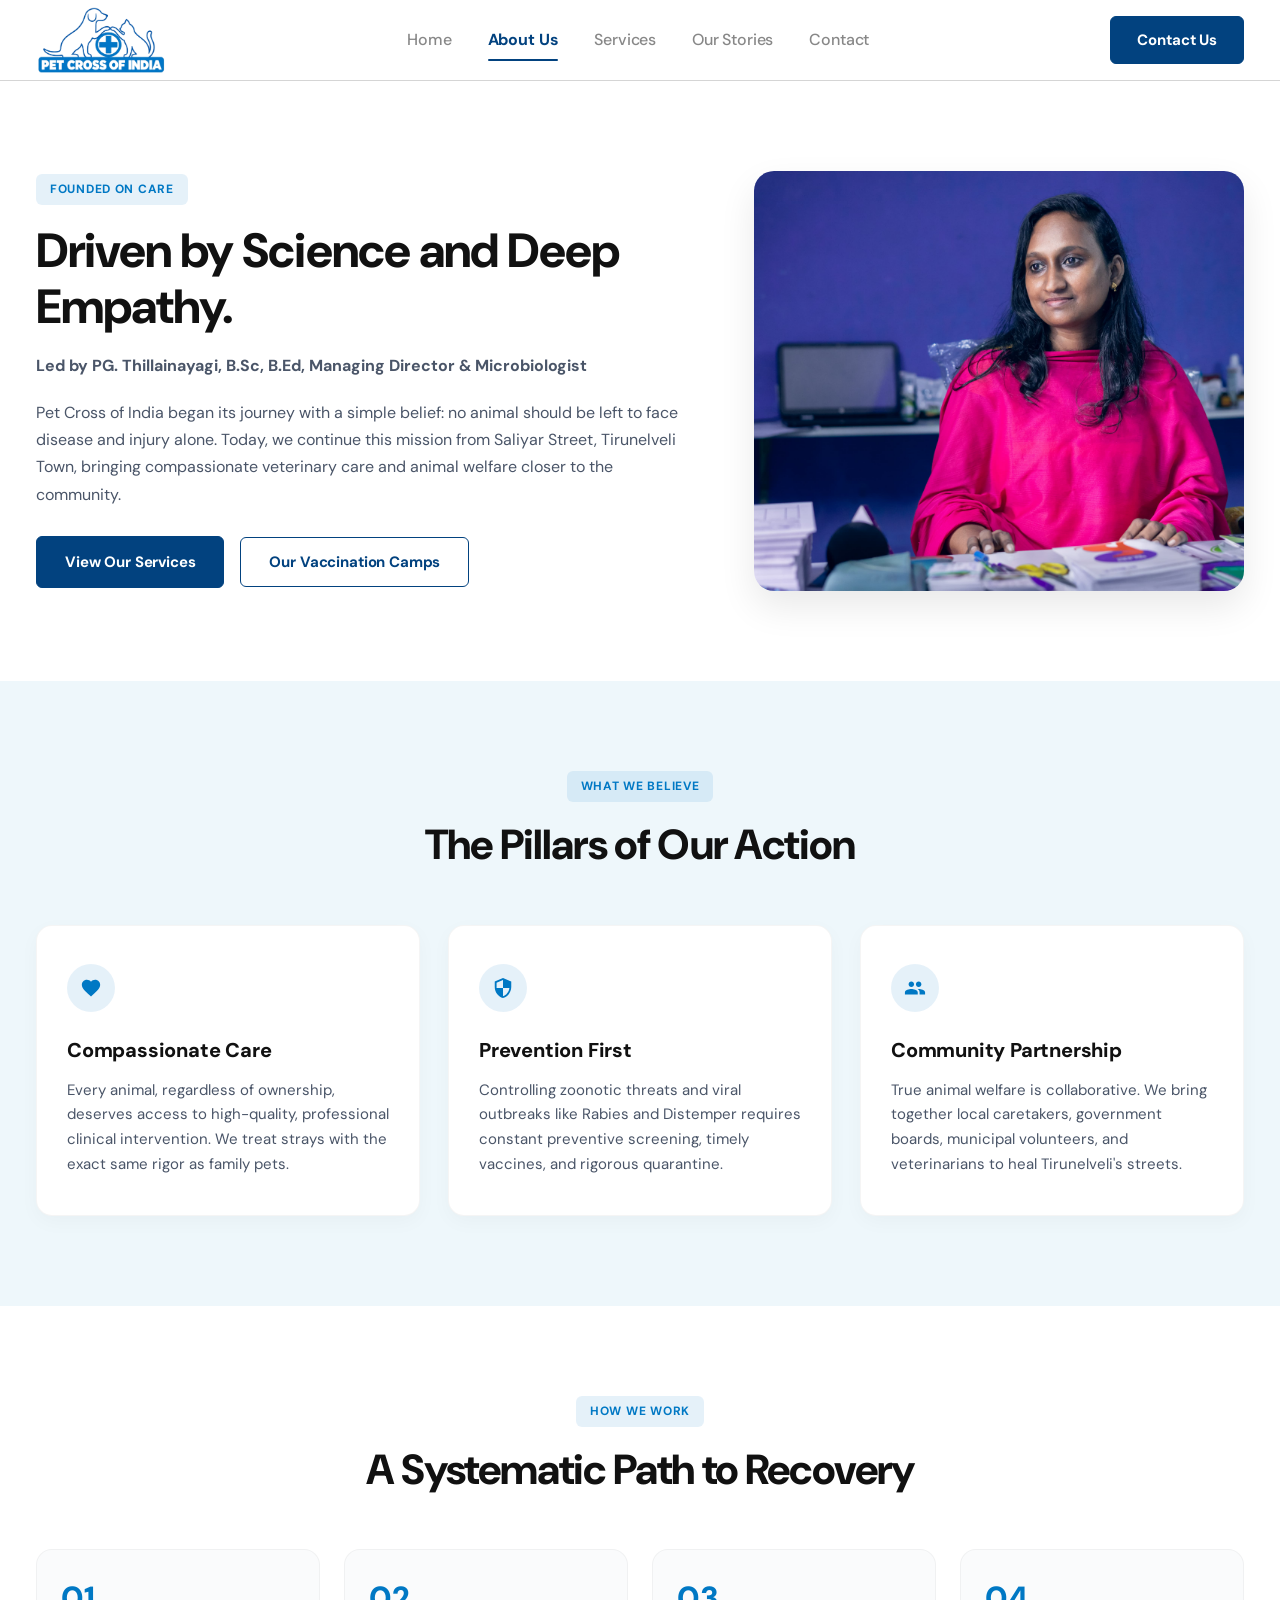
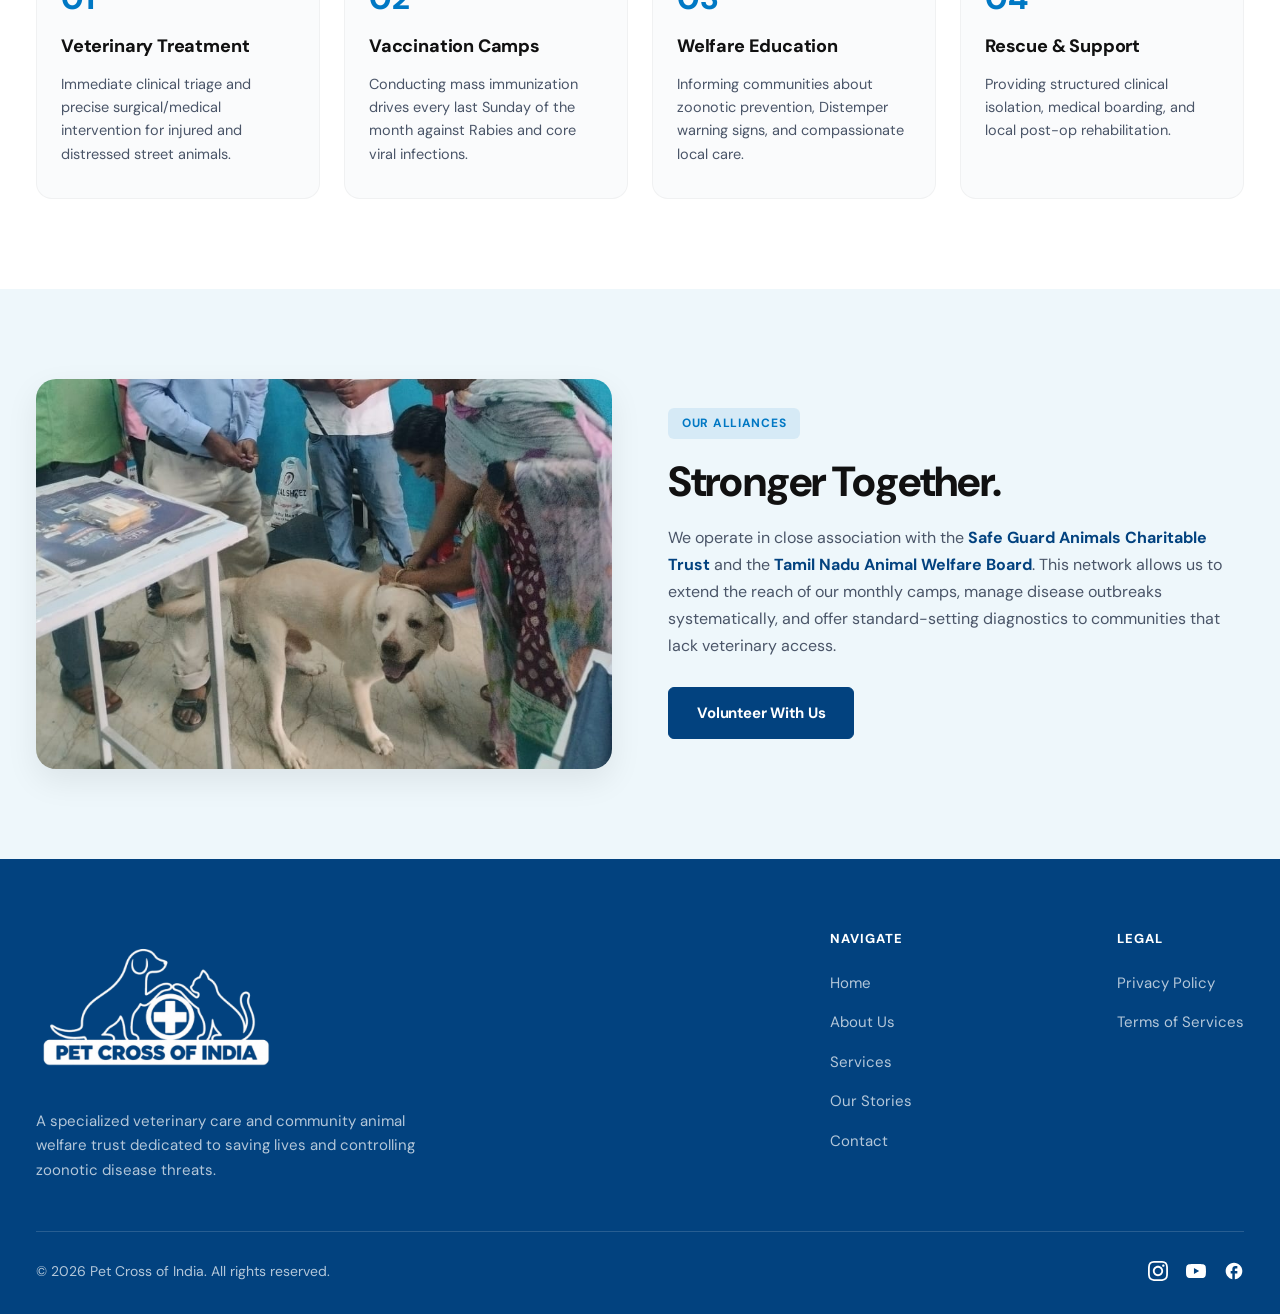
==== commit 320af476: "Updated the hero text" ====
--- a/pages/about.html
+++ b/pages/about.html
@@ -5,38 +5,41 @@
   <meta name="viewport" content="width=device-width, initial-scale=1.0">
   <title>About Us - Pet Cross of India | Animal Care &amp; Welfare Trust, Tirunelveli</title>
   <meta name="description" content="Discover the mission, history, leadership, and clinical animal welfare initiatives of Pet Cross of India, led by PG. Thillainayagi in Tirunelveli, Tamil Nadu.">
-  <meta name="keywords" content="about Pet Cross of India, animal welfare Tirunelveli, veterinary trust Tamil Nadu, PG Thillainayagi, street dog protection, community animal care">
+  <meta name="keywords" content="about Pet Cross of India, animal welfare Tirunelveli, veterinary trust Tamil Nadu, PG Thillainayagi, street dog protection, community animal care Tirunelveli, animal rescue NGO India">
   <meta name="author" content="Pet Cross of India">
   <meta name="robots" content="index, follow, max-image-preview:large, max-snippet:-1, max-video-preview:-1">
   <link rel="canonical" href="https://www.petcrossofindia.com/pages/about.html">
 
-  <!-- Favicon -->
   <link rel="icon" type="image/png" href="../assets/images/footer-logo.png">
-  <meta name="theme-color" content="#0C4E7A">
-
-  <!-- GEO Location Meta Tags (Tirunelveli, Tamil Nadu, India) -->
+  <meta name="theme-color" content="#02427F">
+
   <meta name="geo.region" content="IN-TN">
   <meta name="geo.placename" content="Tirunelveli, Tamil Nadu, India">
   <meta name="geo.position" content="8.7290;77.6896">
   <meta name="ICBM" content="8.7290, 77.6896">
-
-  <!-- Open Graph / Facebook -->
+  <meta name="DC.title" content="About Us - Pet Cross of India | Animal Care &amp; Welfare Trust">
+  <meta name="DC.creator" content="Pet Cross of India">
+  <meta name="DC.coverage" content="Tirunelveli, Tamil Nadu, India">
+  <meta name="DC.subject" content="Animal Welfare, Veterinary Leadership, Stray Dog Rescue, Rabies Prevention">
+
   <meta property="og:type" content="website">
   <meta property="og:site_name" content="Pet Cross of India">
   <meta property="og:title" content="About Us - Pet Cross of India | Animal Care &amp; Welfare Trust">
-  <meta property="og:description" content="Discover the mission, history, leadership, and clinical animal welfare initiatives of Pet Cross of India in Tirunelveli.">
+  <meta property="og:description" content="Discover the mission, history, leadership, and clinical animal welfare initiatives of Pet Cross of India in Tirunelveli, Tamil Nadu.">
   <meta property="og:url" content="https://www.petcrossofindia.com/pages/about.html">
   <meta property="og:image" content="https://www.petcrossofindia.com/assets/images/founder.jpeg">
-  <meta property="og:image:alt" content="PG. Thillainayagi - Managing Director of Pet Cross of India">
+  <meta property="og:image:alt" content="PG. Thillainayagi - Managing Director of Pet Cross of India, Tirunelveli">
+  <meta property="og:image:width" content="1200">
+  <meta property="og:image:height" content="675">
+  <meta property="og:image:type" content="image/jpeg">
   <meta property="og:locale" content="en_IN">
 
-  <!-- Twitter Cards -->
   <meta name="twitter:card" content="summary_large_image">
   <meta name="twitter:title" content="About Us - Pet Cross of India">
   <meta name="twitter:description" content="Learn about our animal welfare mission, leadership, and community care in Tirunelveli.">
   <meta name="twitter:image" content="https://www.petcrossofindia.com/assets/images/founder.jpeg">
-
-  <!-- Fonts & Styles -->
+  <meta name="twitter:image:alt" content="PG. Thillainayagi - Managing Director of Pet Cross of India">
+
   <link rel="preconnect" href="https://fonts.googleapis.com">
   <link rel="preconnect" href="https://fonts.gstatic.com" crossorigin>
   <link href="https://fonts.googleapis.com/css2?family=DM+Sans:ital,opsz,wght@0,9..40,100..1000;1,9..40,100..1000&display=swap" rel="stylesheet">
@@ -44,7 +47,6 @@
   <link rel="stylesheet" href="../css/style.css">
   <link rel="stylesheet" href="../css/about.css">
 
-  <!-- Schema.org JSON-LD Structured Data -->
   <script type="application/ld+json">
   {
     "@context": "https://schema.org",
@@ -54,7 +56,7 @@
         "@id": "https://www.petcrossofindia.com/pages/about.html#webpage",
         "url": "https://www.petcrossofindia.com/pages/about.html",
         "name": "About Us - Pet Cross of India",
-        "description": "Learn about Pet Cross of India, our history, mission, leadership, and our systematic path to animal recovery and community care.",
+        "description": "Learn about Pet Cross of India, our history, mission, leadership, and our systematic path to animal recovery and community care in Tirunelveli.",
         "isPartOf": {
           "@type": "WebSite",
           "@id": "https://www.petcrossofindia.com/#website",
@@ -80,11 +82,14 @@
         }
       },
       {
-        "@type": "NGO",
+        "@type": ["VeterinaryCare", "LocalBusiness", "NGO", "AnimalShelter"],
         "@id": "https://www.petcrossofindia.com/#organization",
         "name": "Pet Cross of India",
+        "alternateName": "Pet Cross of India Animal Welfare Trust",
         "url": "https://www.petcrossofindia.com/",
         "logo": "https://www.petcrossofindia.com/assets/images/logo.png",
+        "telephone": "+919444059130",
+        "email": "petcrosssofindia@gmail.com",
         "address": {
           "@type": "PostalAddress",
           "streetAddress": "232, Saliyar street, Tirunelveli Town",
@@ -93,12 +98,20 @@
           "postalCode": "627006",
           "addressCountry": "IN"
         },
+        "geo": {
+          "@type": "GeoCoordinates",
+          "latitude": 8.7290,
+          "longitude": 77.6896
+        },
         "founder": {
           "@type": "Person",
           "name": "PG. Thillainayagi",
           "jobTitle": "Managing Director & Microbiologist",
           "image": "https://www.petcrossofindia.com/assets/images/founder.jpeg"
-        }
+        },
+        "sameAs": [
+          "https://wa.me/919444059130"
+        ]
       }
     ]
   }
@@ -199,7 +212,7 @@
               <svg viewBox="0 0 24 24"><path d="M16 11c1.66 0 2.99-1.34 2.99-3S17.66 5 16 5c-1.66 0-3 1.34-3 3s1.34 3 3 3zm-8 0c1.66 0 2.99-1.34 2.99-3S9.66 5 8 5C6.34 5 5 6.34 5 8s1.34 3 3 3zm0 2c-2.33 0-7 1.17-7 3.5V19h14v-2.5c0-2.33-4.67-3.5-7-3.5zm8 0c-.29 0-.62.02-.97.05 1.16.84 1.97 1.97 1.97 3.45V19h6v-2.5c0-2.33-4.67-3.5-7-3.5z"/></svg>
             </div>
             <h3 class="pillar-title">Community Partnership</h3>
-            <p class="pillar-text">True animal welfare is collaborative. We bring together local caretakers, government boards, municipal volunteers, and veterinarians to heal Chennai's streets.</p>
+            <p class="pillar-text">True animal welfare is collaborative. We bring together local caretakers, government boards, municipal volunteers, and veterinarians to heal Tirunelveli's streets.</p>
           </div>
         </div>
       </div>
--- a/css/style.css
+++ b/css/style.css
@@ -5,14 +5,14 @@
   --color-secondary-blue: #0078C4;
   --color-badge-bg-default: rgba(0, 120, 196, 0.10);
   --color-badge-text-default: #0078C4;
-  --color-hero-badge-bg: rgba(0, 120, 196, 0.15);
+  --color-hero-badge-bg: var(--color-secondary-blue);
   --color-hero-badge-text: #FFFFFF;
   --color-hero-subtitle: rgba(255, 255, 255, 0.75);
   --color-hero-outline-border: rgba(255, 255, 255, 0.75);
   --color-text-primary: #111111;
   --color-text-secondary: #4A5568;
   --color-text-muted: rgba(0, 0, 0, 0.47);
-  --color-red: #c43636;
+  --color-red: #cc2a2a;
   --color-bg-light-blue: #EEF7FB;
   --color-bg-light-gray: #FAFBFC;
   --color-white: #FFFFFF;
@@ -96,11 +96,9 @@
   align-items: center;
   padding: 7px 16px;
   background-color: var(--color-hero-badge-bg);
-  backdrop-filter: blur(8px);
-  -webkit-backdrop-filter: blur(8px);
   color: var(--color-hero-badge-text);
-  font-size: 12px;
-  font-weight: 600;
+  font-size: 13px;
+  font-weight: 700;
   letter-spacing: 0.08em;
   border-radius: 6px;
   text-transform: uppercase;
@@ -887,7 +885,7 @@
 @media (max-width: 600px) {
   .header-logo {
     height: auto;
-    width: 100px;
+    width: 108px;
   }
 
   .footer-top {
